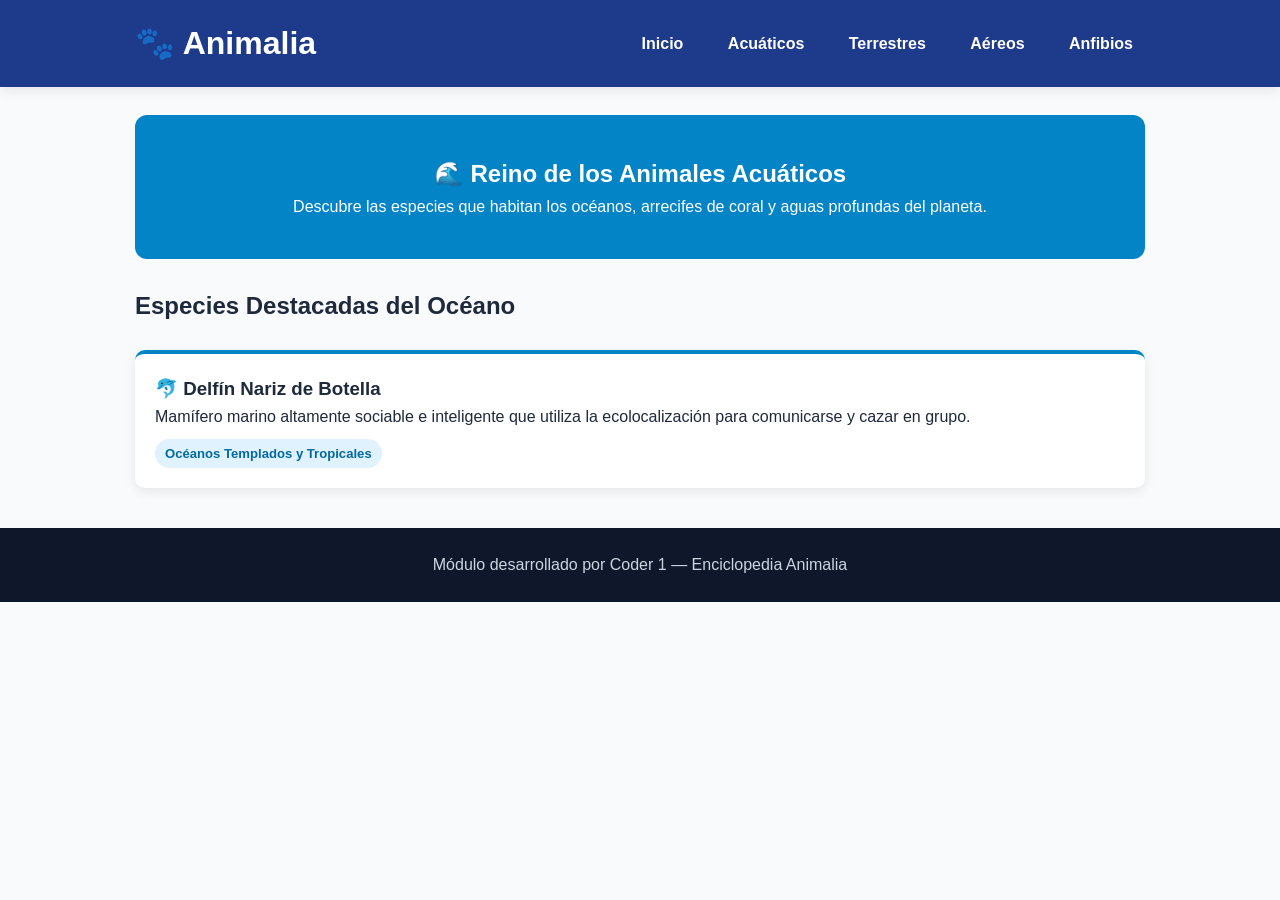
==== acuaticos.html @ d97b2d1d "feat(acuaticos): add base page structure and dolphin card" ====
<!DOCTYPE html>
<html lang="es">
<head>
  <meta charset="UTF-8">
  <meta name="viewport" content="width=device-width, initial-scale=1.0">
  <title>Animales Acuáticos | Animalia</title>
  <link rel="stylesheet" href="styles.css">
</head>
<body>
  <header class="site-header">
    <div class="container header-content">
      <h1 class="logo">🐾 Animalia</h1>
      <nav class="main-nav">
        <a href="index.html">Inicio</a>
        <a href="acuaticos.html">Acuáticos</a>
        <a href="terrestres.html">Terrestres</a>
        <a href="aereos.html">Aéreos</a>
        <a href="anfibios.html">Anfibios</a>
      </nav>
    </div>
  </header>

  <main class="container">
    <section class="hero-banner">
      <h2>🌊 Reino de los Animales Acuáticos</h2>
      <p>Descubre las especies que habitan los océanos, arrecifes de coral y aguas profundas del planeta.</p>
    </section>

    <section class="catalogo-section">
      <h2>Especies Destacadas del Océano</h2>
      <div class="card-grid">
        <article class="card">
          <h3>🐬 Delfín Nariz de Botella</h3>
          <p>Mamífero marino altamente sociable e inteligente que utiliza la ecolocalización para comunicarse y cazar en grupo.</p>
          <span class="badge">Océanos Templados y Tropicales</span>
        </article>
      </div>
    </section>
  </main>

  <footer class="site-footer">
    <p>Módulo desarrollado por Coder 1 &mdash; Enciclopedia Animalia</p>
  </footer>
</body>
</html>
---- styles.css ----
/* =========================================================
   ZONA DE CONFLICTO PAREJA B (CODERS 3 Y 4): VARIABLES
   ========================================================= */
:root {
  --color-primario: #1e3a8a;
  --color-secundario: #0284c7;
  --color-fondo: #f8fafc;
  --color-texto: #1e293b;
  --color-blanco: #ffffff;
  --sombra-suave: 0 4px 12px rgba(0, 0, 0, 0.08);
}

* {
  box-sizing: border-box;
  margin: 0;
  padding: 0;
}

body {
  font-family: 'Segoe UI', Tahoma, Geneva, Verdana, sans-serif;
  background-color: var(--color-fondo);
  color: var(--color-texto);
  line-height: 1.6;
}

.container {
  max-width: 1050px;
  margin: 0 auto;
  padding: 0 20px;
}

.site-header {
  background-color: var(--color-primario);
  color: var(--color-blanco);
  padding: 18px 0;
  box-shadow: var(--sombra-suave);
}

.header-content {
  display: flex;
  justify-content: space-between;
  align-items: center;
  flex-wrap: wrap;
  gap: 12px;
}

.main-nav a {
  color: var(--color-blanco);
  text-decoration: none;
  margin-left: 16px;
  font-weight: 600;
  padding: 6px 12px;
  border-radius: 6px;
  transition: background-color 0.2s;
}

.main-nav a:hover {
  background-color: rgba(255, 255, 255, 0.2);
}

.hero-banner {
  background: var(--color-secundario);
  color: var(--color-blanco);
  padding: 40px 28px;
  border-radius: 12px;
  margin: 28px 0;
  text-align: center;
}

/* ZONA DE CONFLICTO PAREJA B: GRILLA Y TARJETAS */
.card-grid {
  display: grid;
  grid-template-columns: repeat(auto-fit, minmax(240px, 1fr));
  gap: 20px;
  margin: 24px 0 40px;
}

.card {
  background-color: var(--color-blanco);
  border-radius: 10px;
  padding: 20px;
  box-shadow: var(--sombra-suave);
  border-top: 4px solid var(--color-secundario);
}

.badge {
  display: inline-block;
  background-color: #e0f2fe;
  color: #0369a1;
  font-size: 0.82rem;
  font-weight: 700;
  padding: 4px 10px;
  border-radius: 999px;
  margin-top: 10px;
}

.site-footer {
  text-align: center;
  padding: 24px;
  background-color: #0f172a;
  color: #cbd5e1;
  margin-top: 40px;
}
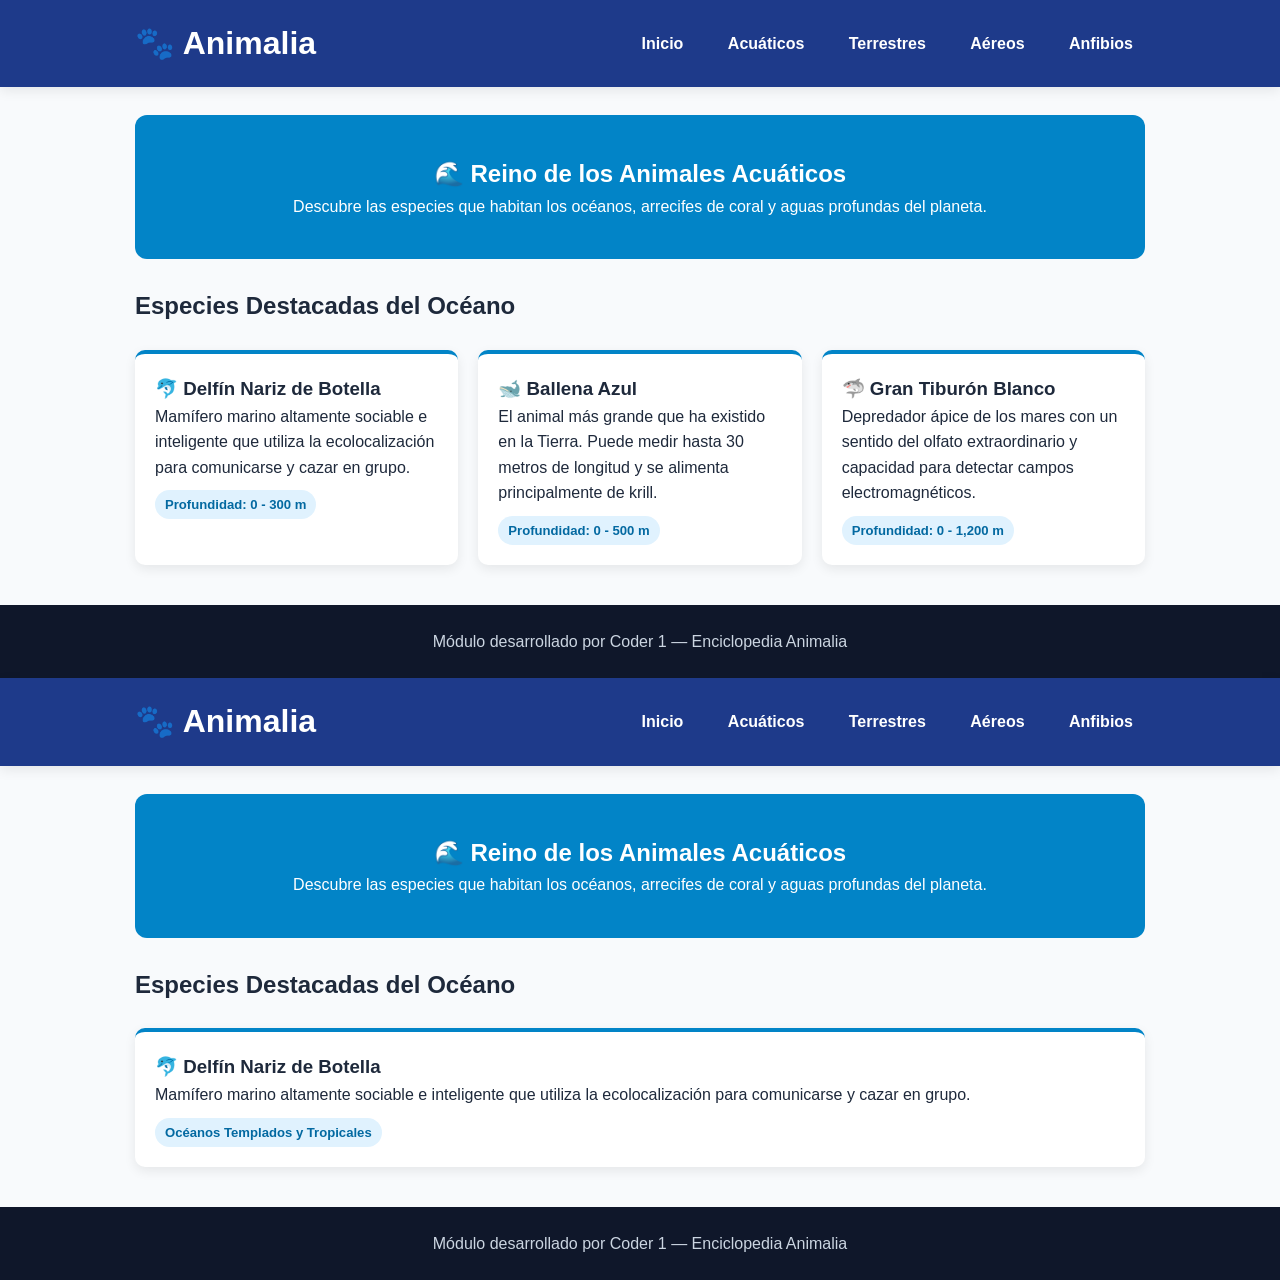
==== commit fa0bd628: "feat(acuaticos): add blue whale and great white shark cards" ====
--- a/acuaticos.html
+++ b/acuaticos.html
@@ -1,4 +1,60 @@
 <!DOCTYPE html>
+<html lang="es">
+<head>
+  <meta charset="UTF-8">
+  <meta name="viewport" content="width=device-width, initial-scale=1.0">
+  <title>Animales Acuáticos | Animalia</title>
+  <link rel="stylesheet" href="styles.css">
+</head>
+<body>
+  <header class="site-header">
+    <div class="container header-content">
+      <h1 class="logo">🐾 Animalia</h1>
+      <nav class="main-nav">
+        <a href="index.html">Inicio</a>
+        <a href="acuaticos.html">Acuáticos</a>
+        <a href="terrestres.html">Terrestres</a>
+        <a href="aereos.html">Aéreos</a>
+        <a href="anfibios.html">Anfibios</a>
+      </nav>
+    </div>
+  </header>
+
+  <main class="container">
+    <section class="hero-banner">
+      <h2>🌊 Reino de los Animales Acuáticos</h2>
+      <p>Descubre las especies que habitan los océanos, arrecifes de coral y aguas profundas del planeta.</p>
+    </section>
+
+    <section class="catalogo-section">
+      <h2>Especies Destacadas del Océano</h2>
+      <div class="card-grid">
+        <article class="card">
+          <h3>🐬 Delfín Nariz de Botella</h3>
+          <p>Mamífero marino altamente sociable e inteligente que utiliza la ecolocalización para comunicarse y cazar en grupo.</p>
+          <span class="badge">Profundidad: 0 - 300 m</span>
+        </article>
+
+        <article class="card">
+          <h3>🐋 Ballena Azul</h3>
+          <p>El animal más grande que ha existido en la Tierra. Puede medir hasta 30 metros de longitud y se alimenta principalmente de krill.</p>
+          <span class="badge">Profundidad: 0 - 500 m</span>
+        </article>
+
+        <article class="card">
+          <h3>🦈 Gran Tiburón Blanco</h3>
+          <p>Depredador ápice de los mares con un sentido del olfato extraordinario y capacidad para detectar campos electromagnéticos.</p>
+          <span class="badge">Profundidad: 0 - 1,200 m</span>
+        </article>
+      </div>
+    </section>
+  </main>
+
+  <footer class="site-footer">
+    <p>Módulo desarrollado por Coder 1 &mdash; Enciclopedia Animalia</p>
+  </footer>
+</body>
+</html><!DOCTYPE html>
 <html lang="es">
 <head>
   <meta charset="UTF-8">
